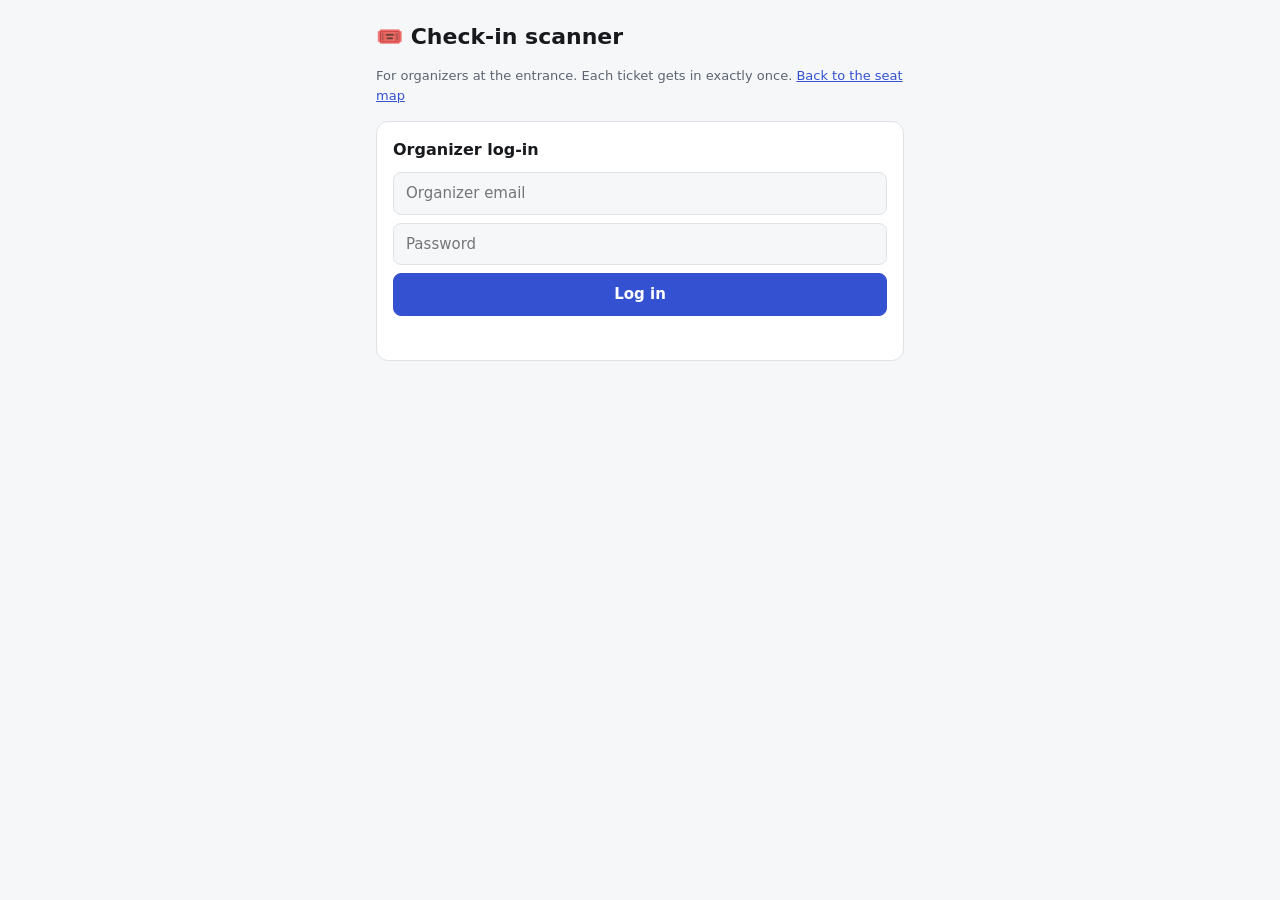
==== src/main/resources/static/checkin.html @ 42671e5e "Add accounts with login, e-tickets with QR codes and a check-in scanner Login (Spring Security + JWT" ====
<!doctype html>
<html lang="en">
<head>
<meta charset="utf-8">
<meta name="viewport" content="width=device-width, initial-scale=1">
<title>SeatLock Check-in</title>
<meta name="description" content="Organizer check-in scanner for SeatLock tickets.">
<style>
  :root {
    --bg: #f6f7f9; --panel: #ffffff; --text: #17191c; --muted: #5d6470; --border: #dfe2e7;
    --accent: #3451d1; --accent-text: #ffffff;
    --ok: #1f9d55; --ok-bg: #e7f6ee; --warn: #b7791f; --warn-bg: #fdf3e1; --bad: #c53030; --bad-bg: #fde8e8;
  }
  @media (prefers-color-scheme: dark) {
    :root {
      --bg: #111316; --panel: #1a1d21; --text: #e8eaed; --muted: #9aa1ab; --border: #2c3036;
      --accent: #7b93ff; --accent-text: #0b0d10;
      --ok: #48bb78; --ok-bg: #173225; --warn: #ecc94b; --warn-bg: #3a3116; --bad: #fc8181; --bad-bg: #3d1d1d;
    }
  }
  * { box-sizing: border-box; }
  body { margin: 0; background: var(--bg); color: var(--text);
         font: 15px/1.5 system-ui, -apple-system, "Segoe UI", Roboto, sans-serif; }
  main { max-width: 560px; margin: 0 auto; padding: 20px 16px 40px; }
  h1 { font-size: 22px; margin: 0 0 4px; }
  a { color: var(--accent); }
  .muted { color: var(--muted); font-size: 13px; }
  .panel { background: var(--panel); border: 1px solid var(--border); border-radius: 12px; padding: 16px; margin-top: 16px; }
  .panel[hidden] { display: none; }
  input, button { font: inherit; border-radius: 8px; border: 1px solid var(--border); padding: 9px 12px; color: var(--text); background: var(--bg); }
  input { width: 100%; }
  button { background: var(--panel); cursor: pointer; }
  button.primary { background: var(--accent); color: var(--accent-text); border-color: var(--accent); font-weight: 600; }
  button:disabled { opacity: .5; cursor: not-allowed; }
  form { display: grid; gap: 8px; }
  .row { display: flex; gap: 8px; flex-wrap: wrap; align-items: center; }
  video { width: 100%; border-radius: 10px; background: #000; aspect-ratio: 4 / 3; object-fit: cover; }
  .result { border-radius: 12px; padding: 18px; margin-top: 16px; text-align: center; }
  .result[hidden] { display: none; }
  .result .big { font-size: 28px; font-weight: 800; }
  .result.ADMITTED { background: var(--ok-bg); color: var(--ok); }
  .result.ALREADY_USED { background: var(--warn-bg); color: var(--warn); }
  .result.INVALID, .result.ERROR { background: var(--bad-bg); color: var(--bad); }
  .result .detail { color: var(--text); margin-top: 6px; }
  ul { list-style: none; padding: 0; margin: 0; }
  li { padding: 6px 0; border-top: 1px solid var(--border); font-size: 13px; }
  li:first-child { border-top: 0; }
  .error { color: var(--bad); font-size: 14px; min-height: 20px; }
</style>
</head>
<body>
<main>
  <h1>🎟️ Check-in scanner</h1>
  <p class="muted">For organizers at the entrance. Each ticket gets in exactly once. <a href="/">Back to the seat map</a></p>

  <section class="panel" id="login-panel" hidden>
    <h2 style="font-size: 16px; margin: 0 0 10px;">Organizer log-in</h2>
    <form id="login">
      <input id="email" type="email" autocomplete="username" placeholder="Organizer email" aria-label="Organizer email" required>
      <input id="password" type="password" autocomplete="current-password" placeholder="Password" aria-label="Password" required>
      <button class="primary" type="submit">Log in</button>
      <div class="error" id="login-error" role="alert"></div>
    </form>
  </section>

  <section class="panel" id="scanner" hidden>
    <div class="row" style="justify-content: space-between;">
      <span id="who" class="muted"></span>
      <button id="logout">Log out</button>
    </div>

    <div id="live-scan" hidden style="margin-top: 12px;">
      <video id="video" playsinline muted></video>
      <div class="row" style="margin-top: 8px;">
        <button class="primary" id="camera">Start camera</button>
        <span class="muted" id="camera-status"></span>
      </div>
    </div>

    <div style="margin-top: 12px;">
      <label class="muted" for="photo" id="photo-label">Take a photo of the ticket's QR code:</label>
      <input id="photo" type="file" accept="image/*" capture="environment" style="margin-top: 6px;">
    </div>

    <form id="manual" style="margin-top: 12px;">
      <label class="muted" for="code">…or type the code printed under the QR code:</label>
      <div class="row"><input id="code" autocomplete="off" autocapitalize="characters" placeholder="e.g. 3F9A 0C1B …" style="flex: 1;"><button type="submit">Check</button></div>
    </form>

    <div class="result" id="result" role="status" aria-live="assertive" hidden>
      <div class="big" id="result-big"></div>
      <div id="result-msg"></div>
      <div class="detail" id="result-detail"></div>
    </div>
  </section>

  <section class="panel" id="history-panel" hidden>
    <h2 style="font-size: 16px; margin: 0 0 8px;">Recent scans</h2>
    <ul id="history"></ul>
  </section>
</main>

<script>
(() => {
  const $ = (id) => document.getElementById(id);
  const store = {
    get(key, fallback) { try { return JSON.parse(localStorage.getItem(key)) ?? fallback; } catch { return fallback; } },
    set(key, value) { try { localStorage.setItem(key, JSON.stringify(value)); } catch { /* private mode */ } },
  };
  let auth = store.get('seatlock.auth', null);   // shared with the main page
  if (auth && new Date(auth.expiresAt) < new Date()) auth = null;

  const isAdmin = () => auth && (auth.user.roles || []).includes('ADMIN');

  function show() {
    $('login-panel').hidden = isAdmin();
    $('scanner').hidden = !isAdmin();
    $('history-panel').hidden = !isAdmin();
    if (auth && !isAdmin()) {
      $('login-error').textContent = `${auth.user.name} is not an organizer. Log in with the organizer account.`;
    }
    if (isAdmin()) $('who').textContent = `Scanning as ${auth.user.name}`;
  }

  $('login').addEventListener('submit', async (e) => {
    e.preventDefault();
    const res = await fetch('/api/auth/login', {
      method: 'POST', headers: { 'Content-Type': 'application/json' },
      body: JSON.stringify({ email: $('email').value.trim(), password: $('password').value }),
    });
    const data = await res.json().catch(() => null);
    if (!res.ok) { $('login-error').textContent = (data && data.detail) || 'Login failed'; return; }
    auth = { token: data.token, expiresAt: data.expiresAt, user: data.user };
    store.set('seatlock.auth', auth);
    $('password').value = '';
    $('login-error').textContent = '';
    show();
  });
  $('logout').addEventListener('click', () => { stopCamera(); auth = null; store.set('seatlock.auth', null); show(); });

  // ---------- result screen
  let busy = false;
  function showResult(r) {
    const box = $('result');
    box.hidden = false;
    box.className = 'result ' + r.result;
    $('result-big').textContent = { ADMITTED: '✅ ADMIT', ALREADY_USED: '⚠️ ALREADY USED', INVALID: '❌ INVALID', ERROR: '❌ ERROR' }[r.result];
    $('result-msg').textContent = r.message || '';
    const t = r.ticket;
    $('result-detail').textContent = t
      ? `${t.seat} · ${t.eventName}${t.holderName ? ' · ' + t.holderName : ''}` +
        (r.result === 'ALREADY_USED' && r.checkedInAt ? ` · first scanned ${new Date(r.checkedInAt).toLocaleTimeString()}` : '')
      : '';
    if (navigator.vibrate) navigator.vibrate(r.result === 'ADMITTED' ? 120 : [80, 60, 80]);
    const li = document.createElement('li');
    li.textContent = `${new Date().toLocaleTimeString()} · ${$('result-big').textContent} · ${t ? t.seat : (r.message || '')}`;
    $('history').prepend(li);
    while ($('history').children.length > 20) $('history').lastChild.remove();
  }

  async function send(path, init) {
    busy = true;
    try {
      const res = await fetch(path, { ...init, headers: { ...(init.headers || {}), Authorization: 'Bearer ' + auth.token } });
      const data = await res.json().catch(() => null);
      if (res.status === 401 || res.status === 403) {
        auth = null; store.set('seatlock.auth', null); show();
        $('login-error').textContent = 'Please log in again with the organizer account.';
        return;
      }
      showResult(res.ok ? data : { result: 'ERROR', message: (data && data.detail) || 'HTTP ' + res.status });
    } catch {
      showResult({ result: 'ERROR', message: 'No connection to the server' });
    } finally {
      busy = false;
    }
  }

  const checkCode = (code) => send('/api/tickets/check-in', {
    method: 'POST', headers: { 'Content-Type': 'application/json' }, body: JSON.stringify({ code }),
  });

  $('manual').addEventListener('submit', (e) => {
    e.preventDefault();
    const code = $('code').value.trim();
    if (code) { checkCode(code); $('code').value = ''; }
  });

  // ---------- photo (works on every phone): the server reads the QR code
  $('photo').addEventListener('change', async () => {
    const file = $('photo').files[0];
    if (!file) return;
    const form = new FormData();
    form.append('image', file);
    await send('/api/tickets/check-in/scan', { method: 'POST', body: form });
    $('photo').value = '';
  });

  // ---------- live camera (browsers with the built-in BarcodeDetector)
  let stream = null;
  let timer = null;
  let lastCode = null;
  let lastAt = 0;

  async function startCamera() {
    try {
      const detector = new BarcodeDetector({ formats: ['qr_code'] });
      stream = await navigator.mediaDevices.getUserMedia({ video: { facingMode: 'environment' } });
      $('video').srcObject = stream;
      await $('video').play();
      $('camera').textContent = 'Stop camera';
      $('camera-status').textContent = 'Point the camera at a ticket';
      timer = setInterval(async () => {
        if (busy || $('video').readyState < 2) return;
        try {
          const codes = await detector.detect($('video'));
          const value = codes.length ? codes[0].rawValue : null;
          // ignore the same code for 4 s so one ticket held in front of the camera is checked once
          if (value && (value !== lastCode || Date.now() - lastAt > 4000)) {
            lastCode = value; lastAt = Date.now();
            await checkCode(value);
          }
        } catch { /* frame not ready */ }
      }, 300);
    } catch (e) {
      $('camera-status').textContent = 'Camera not available here: use the photo option below.';
      stopCamera();
    }
  }

  function stopCamera() {
    clearInterval(timer);
    timer = null;
    if (stream) stream.getTracks().forEach((t) => t.stop());
    stream = null;
    $('camera').textContent = 'Start camera';
  }

  if ('BarcodeDetector' in window && navigator.mediaDevices) {
    BarcodeDetector.getSupportedFormats().then((formats) => {
      if (formats.includes('qr_code')) {
        $('live-scan').hidden = false;
        $('photo-label').textContent = 'No camera access? Take a photo of the QR code instead:';
      }
    }).catch(() => {});
  }
  $('camera').addEventListener('click', () => (stream ? stopCamera() : startCamera()));

  show();
})();
</script>
</body>
</html>
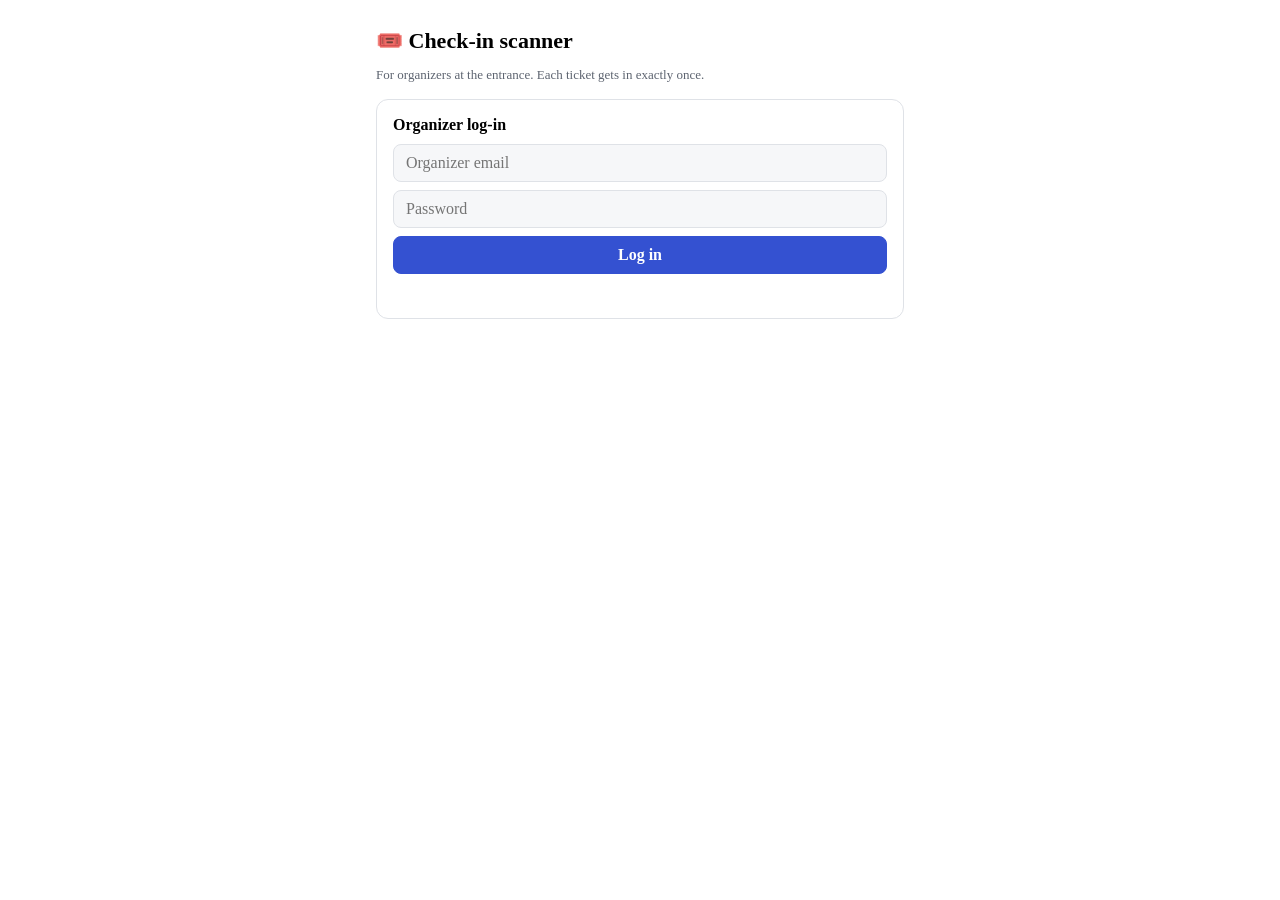
==== commit 0a47b219: "Professional web front end: login, events, seat map, checkout, my bookings - Login / sign-up page (s" ====
--- a/src/main/resources/static/checkin.html
+++ b/src/main/resources/static/checkin.html
@@ -5,22 +5,15 @@
 <meta name="viewport" content="width=device-width, initial-scale=1">
 <title>SeatLock Check-in</title>
 <meta name="description" content="Organizer check-in scanner for SeatLock tickets.">
+<link rel="stylesheet" href="/assets/app.css">
 <style>
   :root {
     --bg: #f6f7f9; --panel: #ffffff; --text: #17191c; --muted: #5d6470; --border: #dfe2e7;
     --accent: #3451d1; --accent-text: #ffffff;
     --ok: #1f9d55; --ok-bg: #e7f6ee; --warn: #b7791f; --warn-bg: #fdf3e1; --bad: #c53030; --bad-bg: #fde8e8;
   }
-  @media (prefers-color-scheme: dark) {
-    :root {
-      --bg: #111316; --panel: #1a1d21; --text: #e8eaed; --muted: #9aa1ab; --border: #2c3036;
-      --accent: #7b93ff; --accent-text: #0b0d10;
-      --ok: #48bb78; --ok-bg: #173225; --warn: #ecc94b; --warn-bg: #3a3116; --bad: #fc8181; --bad-bg: #3d1d1d;
-    }
-  }
   * { box-sizing: border-box; }
-  body { margin: 0; background: var(--bg); color: var(--text);
-         font: 15px/1.5 system-ui, -apple-system, "Segoe UI", Roboto, sans-serif; }
+
   main { max-width: 560px; margin: 0 auto; padding: 20px 16px 40px; }
   h1 { font-size: 22px; margin: 0 0 4px; }
   a { color: var(--accent); }
@@ -49,9 +42,10 @@
 </style>
 </head>
 <body>
+<header id="topbar"></header>
 <main>
   <h1>🎟️ Check-in scanner</h1>
-  <p class="muted">For organizers at the entrance. Each ticket gets in exactly once. <a href="/">Back to the seat map</a></p>
+  <p class="muted">For organizers at the entrance. Each ticket gets in exactly once.</p>
 
   <section class="panel" id="login-panel" hidden>
     <h2 style="font-size: 16px; margin: 0 0 10px;">Organizer log-in</h2>
@@ -99,7 +93,9 @@
     <ul id="history"></ul>
   </section>
 </main>
-
+<footer id="footer"></footer>
+
+<script src="/assets/app.js"></script>
 <script>
 (() => {
   const $ = (id) => document.getElementById(id);
@@ -135,6 +131,7 @@
     $('password').value = '';
     $('login-error').textContent = '';
     show();
+    SeatLock.header('checkin');
   });
   $('logout').addEventListener('click', () => { stopCamera(); auth = null; store.set('seatlock.auth', null); show(); });
 
@@ -247,6 +244,8 @@
   $('camera').addEventListener('click', () => (stream ? stopCamera() : startCamera()));
 
   show();
+  SeatLock.header('checkin');
+  SeatLock.footer();
 })();
 </script>
 </body>
